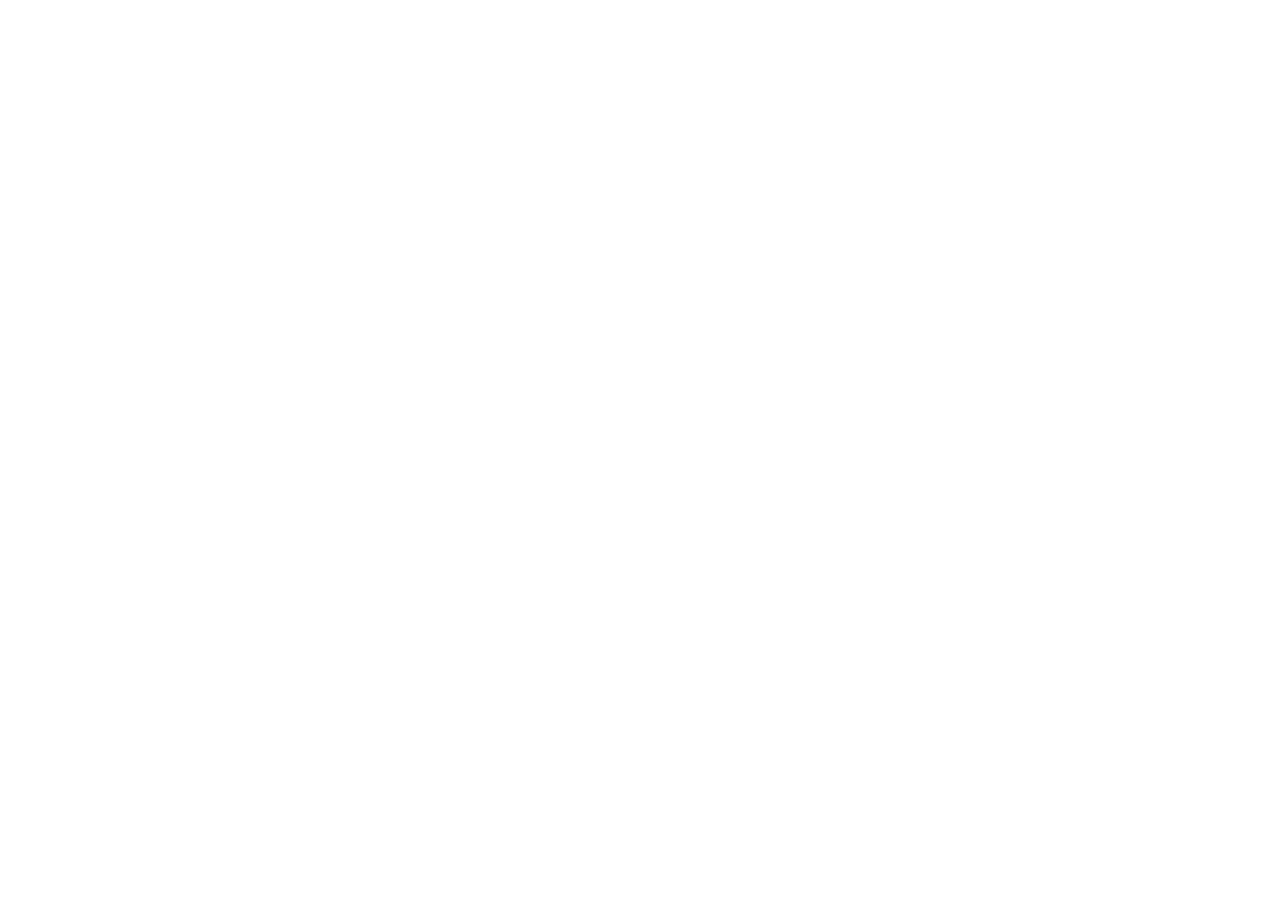
==== index.html @ 78945541 "Add files via upload" ====
<!DOCTYPE html>
<html lang="pt-br">
    <head>
        <meta charset="UTF-8">
        <meta name="viewport" content="width=device-width, initial-scale=1.0">
        <meta name="author" content="João Vinícius Costa">
        <title>Voulez-Vous</title>
    </head>
</html>
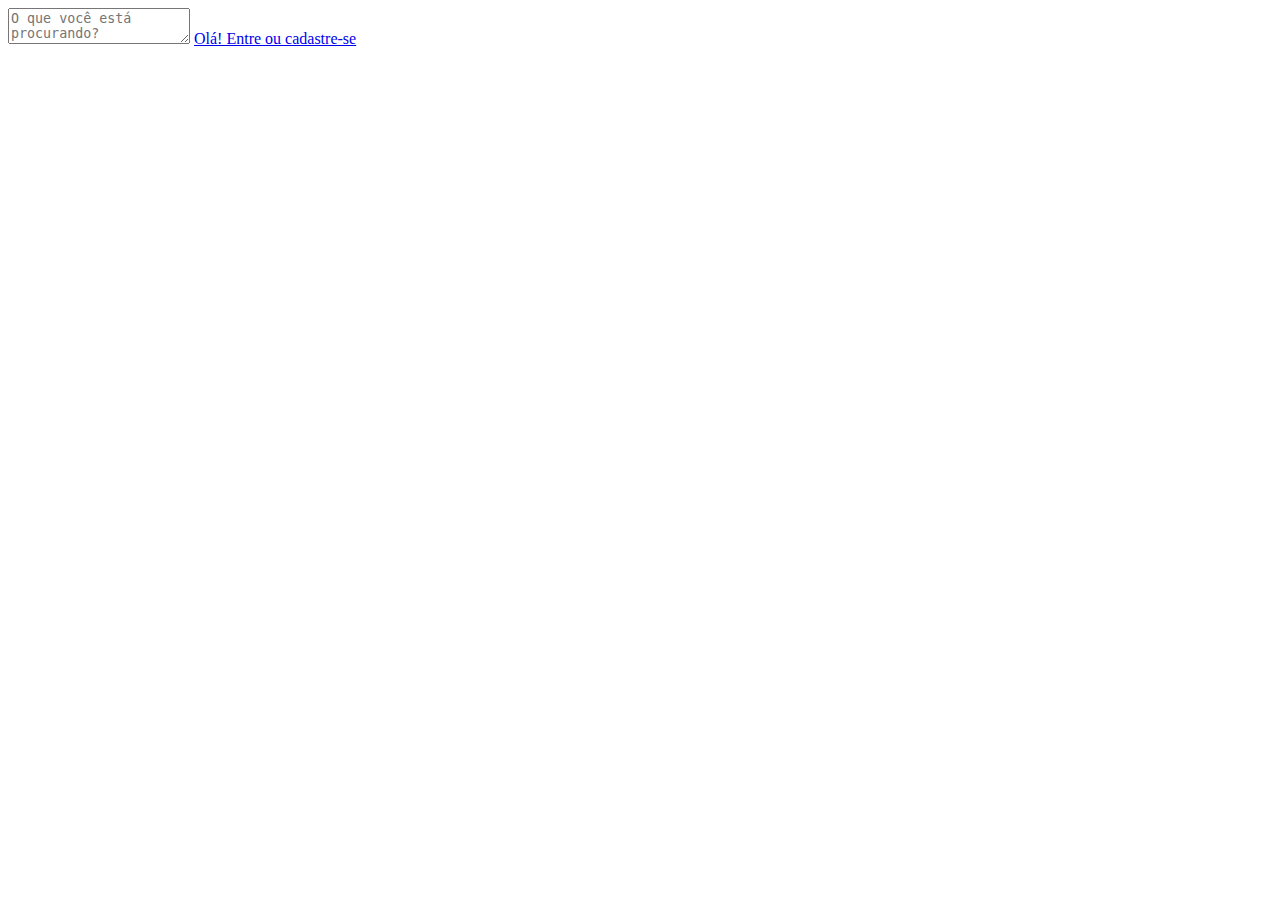
==== commit 635200d0: "Add files via upload" ====
--- a/index.html
+++ b/index.html
@@ -6,4 +6,18 @@
         <meta name="author" content="João Vinícius Costa">
         <title>Voulez-Vous</title>
     </head>
+    <body>
+        <header>
+            <nav>
+                <textarea placeholder="O que você está procurando?"></textarea>
+                <a href="loginpage.html">Olá! Entre ou cadastre-se</a>
+            </nav>
+        </header>
+        <main>
+
+        </main>
+        <footer>
+
+        </footer>
+    </body>
 </html>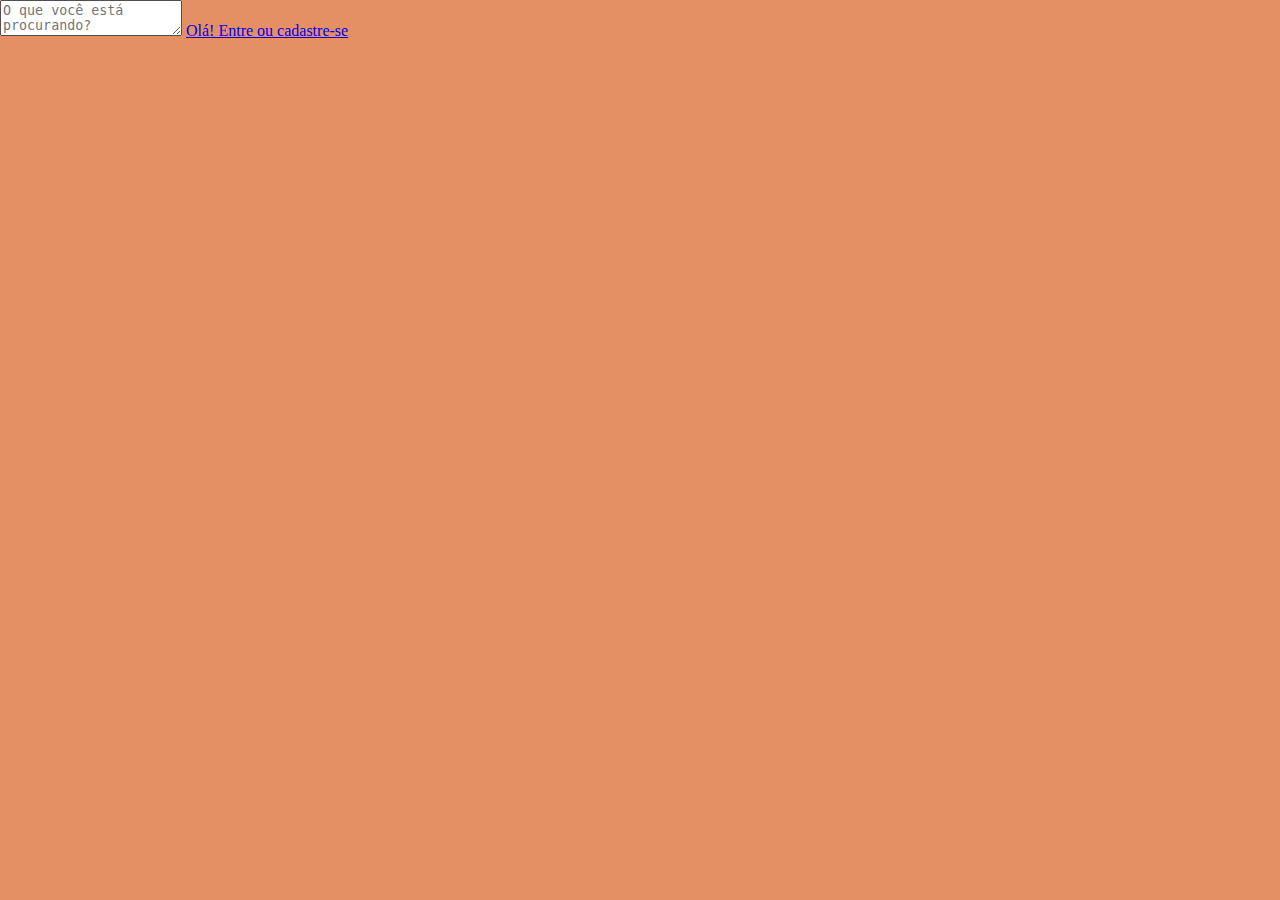
==== commit ef2d93bb: "Add files via upload" ====
--- a/index.html
+++ b/index.html
@@ -5,6 +5,8 @@
         <meta name="viewport" content="width=device-width, initial-scale=1.0">
         <meta name="author" content="João Vinícius Costa">
         <title>Voulez-Vous</title>
+        <link rel="stylesheet" href="css/reset.css"> 
+        <link rel="stylesheet" href="css/index.css">
     </head>
     <body>
         <header>
--- a/css/index.css
+++ b/css/index.css
@@ -0,0 +1,3 @@
+body{
+    background-color: #E58F65;
+}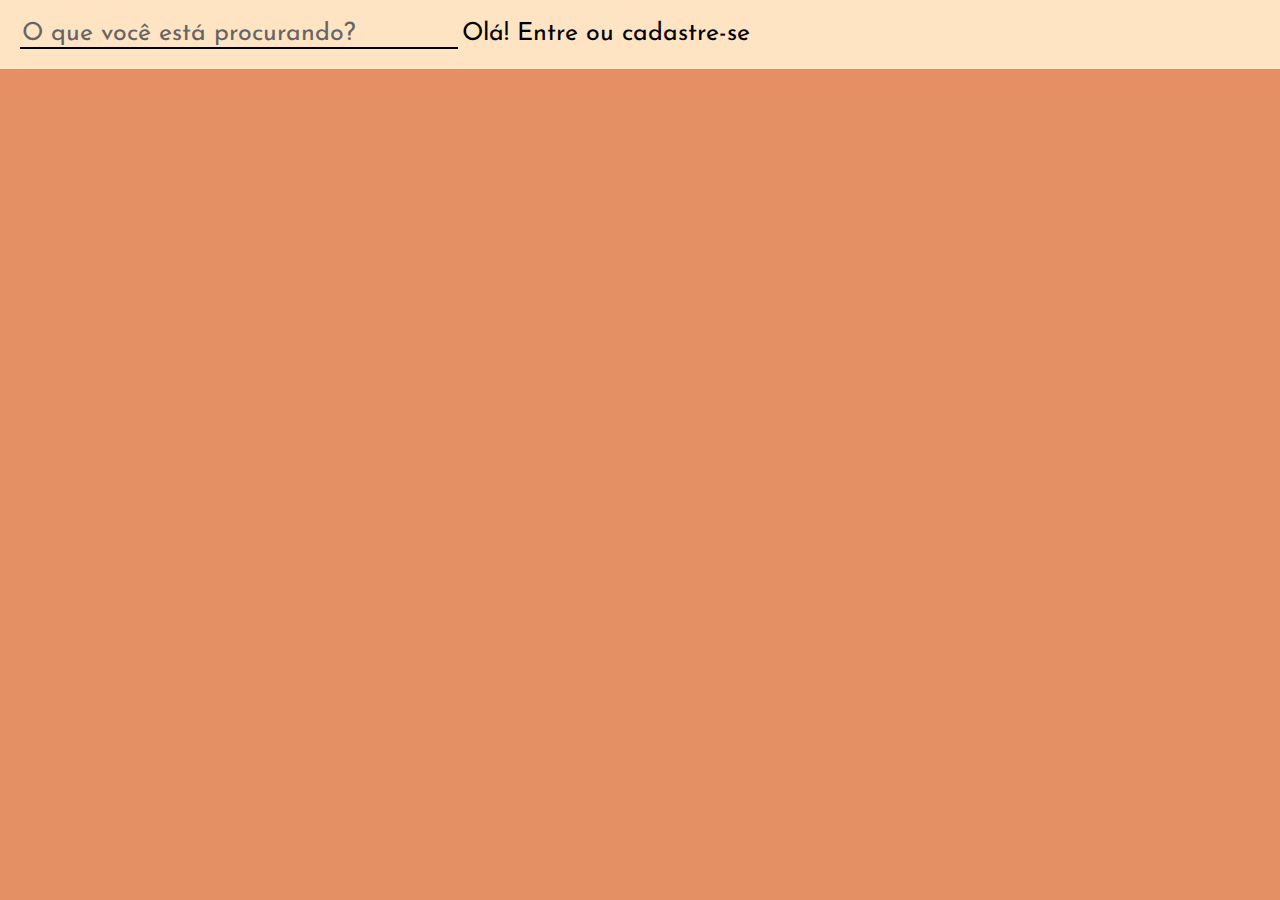
==== commit 94475096: "Add files via upload" ====
--- a/index.html
+++ b/index.html
@@ -11,8 +11,8 @@
     <body>
         <header>
             <nav>
-                <textarea placeholder="O que você está procurando?"></textarea>
-                <a href="loginpage.html">Olá! Entre ou cadastre-se</a>
+                <input placeholder="O que você está procurando?">
+                <a href="loginpage.html" class="a">Olá! Entre ou cadastre-se</a>
             </nav>
         </header>
         <main>
--- a/css/index.css
+++ b/css/index.css
@@ -1,3 +1,63 @@
+@import url('https://fonts.googleapis.com/css2?family=Italiana&display=swap');
+@import url('https://fonts.googleapis.com/css2?family=Italiana&family=Josefin+Sans:ital,wght@0,100..700;1,100..700&display=swap');
+
+.italiana-regular {
+    font-family: "Italiana", sans-serif;
+    font-weight: 400;
+    font-style: normal;
+  }
+
+.josefin-sans textos {
+    font-family: "Josefin Sans", sans-serif;
+    font-optical-sizing: auto;
+    font-weight: 400;
+    font-style: normal;
+}
+
 body{
     background-color: #E58F65;
+}
+
+h1{
+    font-family: "Italiana", sans-serif;
+    font-weight: 400;
+    font-style: normal;
+}
+
+label,button,a,textarea,p,input {
+    font-family: "Josefin Sans", sans-serif;
+    font-optical-sizing: auto;
+    font-weight: 400;
+    font-style: normal;
+}
+
+nav{
+    background-color: bisque;
+    padding: 20px;
+}
+
+a{
+    color: #000;
+    font-size: 25px;
+    text-decoration: none;
+}
+
+/* .a{
+    display: flex;
+    justify-content: flex-end;
+} */
+
+input{
+    font-size: 25px;
+    width: 35%;
+    background-color: bisque;
+    color: #000;
+    border-bottom: 2px solid #000;
+    border-top: 0;
+    border-left: 0;
+    border-right: 0;
+}
+
+input::placeholder {
+    color: #656565;
 }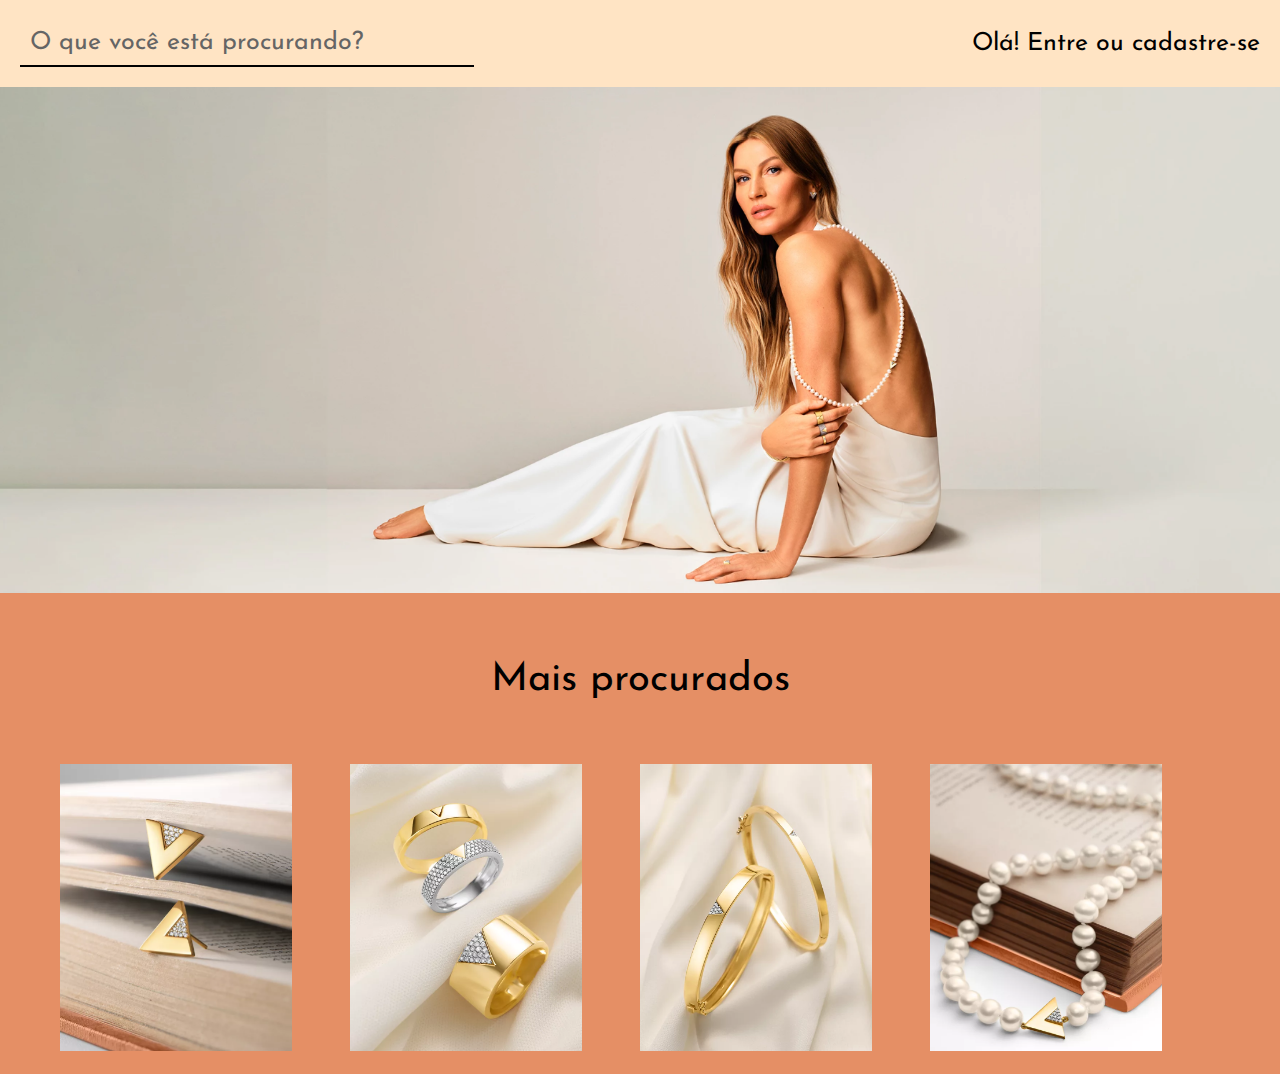
==== commit ee2562aa: "Add files via upload" ====
--- a/index.html
+++ b/index.html
@@ -16,7 +16,26 @@
             </nav>
         </header>
         <main>
-
+            <section>
+                <img src="img/GiBanner.png" alt="Gisele Bundchen posando" class="banner">
+            </section>
+            <section>
+                <h2>Mais procurados</h2>
+                <div class="cards">
+                    <div class="card">
+                      <img src="img/joia1.png">
+                    </div>
+                    <div class="card">
+                        <img src="img/joia2.png">
+                    </div>
+                    <div class="card">
+                        <img src="img/joia3.png">
+                    </div>
+                    <div class="card">
+                        <img src="img/joia4.png">
+                    </div>
+                </div>
+            </section>
         </main>
         <footer>
 
--- a/css/index.css
+++ b/css/index.css
@@ -24,7 +24,17 @@
     font-style: normal;
 }
 
-label,button,a,textarea,p,input {
+h2{
+    font-family: "Josefin Sans", sans-serif;
+    font-size: 40px;
+    font-weight: 400px;
+    font-style: normal;
+    text-align: center;
+    margin-top: 5%;
+    margin-bottom: 5%;
+}
+
+label,button,a,textarea,p,input{
     font-family: "Josefin Sans", sans-serif;
     font-optical-sizing: auto;
     font-weight: 400;
@@ -34,6 +44,9 @@
 nav{
     background-color: bisque;
     padding: 20px;
+    justify-content: space-between;
+    align-items: center;
+    display: flex;
 }
 
 a{
@@ -56,8 +69,36 @@
     border-top: 0;
     border-left: 0;
     border-right: 0;
+    padding: 10px;
 }
 
 input::placeholder {
     color: #656565;
+    font-size: 1em;
+}
+
+.banner{
+    width: 100%;
+}
+
+.cards {
+    display: flex;
+    flex-wrap: wrap;
+    justify-content: center;
+}
+
+.card img {
+    max-width: 80%; 
+}
+
+.card { 
+    width: calc(25% - 30px);
+    margin-bottom: 20px;
+    box-sizing: border-box;
+}
+
+@media screen and (max-width: 850px) {
+    .card {
+        width: calc(50% - 20px);
+    }
 }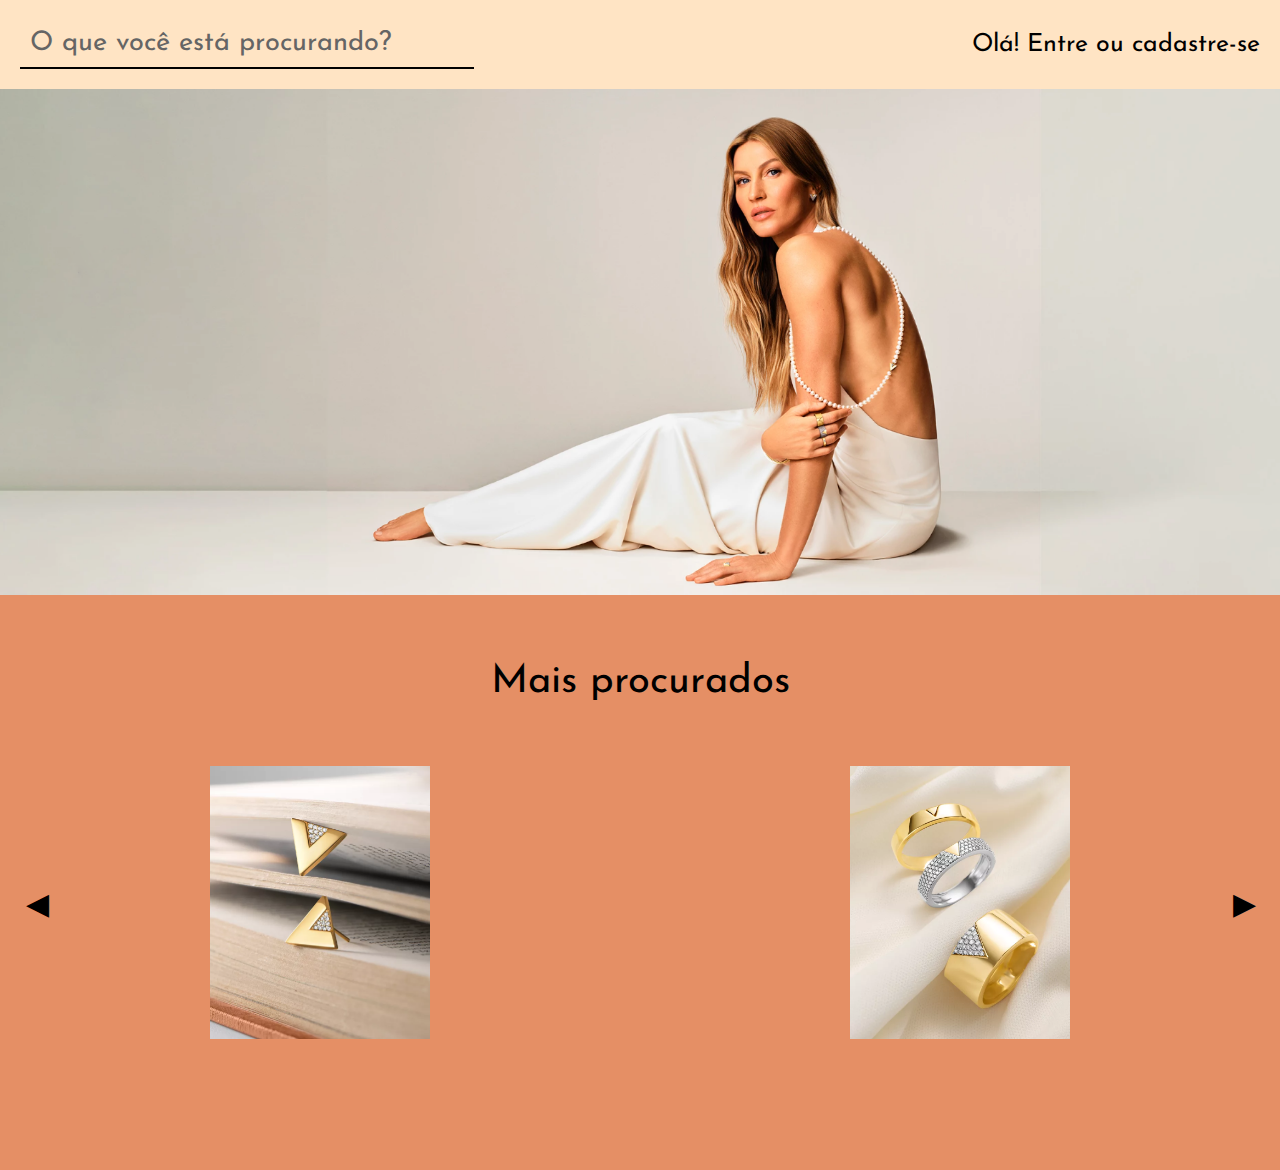
==== commit 19c0c4f6: "Add files via upload" ====
--- a/index.html
+++ b/index.html
@@ -5,8 +5,9 @@
         <meta name="viewport" content="width=device-width, initial-scale=1.0">
         <meta name="author" content="João Vinícius Costa">
         <title>Voulez-Vous</title>
-        <link rel="stylesheet" href="css/reset.css"> 
-        <link rel="stylesheet" href="css/index.css">
+        <link rel="stylesheet" href="./../css/reset.css"> 
+        <link rel="stylesheet" href="./../css/index.css">
+        <link rel="shortcut icon" href="./../img/logo v vivara.png" type="image/x-icon">
     </head>
     <body>
         <header>
@@ -17,11 +18,11 @@
         </header>
         <main>
             <section>
-                <img src="img/GiBanner.png" alt="Gisele Bundchen posando" class="banner">
+                <img src="./../img/GiBanner.png" alt="Gisele Bundchen posando" class="banner">
             </section>
             <section>
                 <h2>Mais procurados</h2>
-                <div class="cards">
+                <!-- <div class="cards">
                     <div class="card">
                       <img src="img/joia1.png">
                     </div>
@@ -34,11 +35,27 @@
                     <div class="card">
                         <img src="img/joia4.png">
                     </div>
-                </div>
+                </div> -->
+                <div class="carousel">
+                    <div class="carousel-inner">
+                      <div class="carousel-item">
+                        <img src="./../img/joia1.png" alt=" ">
+                      </div>
+                      <div class="carousel-item">
+                        <img src="./../img/joia2.png" alt=" ">
+                      </div>
+                      <div class="carousel-item">
+                        <img src="./../img/joia3.png" alt=" ">
+                      </div>
+                      <div class="carousel-item">
+                        <img src="./../img/joia4.png" alt=" ">
+                      </div>
+                    </div>
+                  </div>                  
             </section>
         </main>
         <footer>
-
         </footer>
+        <script src="./../js/carrossel.js"></script>
     </body>
 </html>--- a/css/index.css
+++ b/css/index.css
@@ -26,7 +26,7 @@
 
 h2{
     font-family: "Josefin Sans", sans-serif;
-    font-size: 40px;
+    font-size: 2.5em;
     font-weight: 400px;
     font-style: normal;
     text-align: center;
@@ -61,7 +61,7 @@
 } */
 
 input{
-    font-size: 25px;
+    font-size: 1.7em;
     width: 35%;
     background-color: bisque;
     color: #000;
@@ -101,4 +101,57 @@
     .card {
         width: calc(50% - 20px);
     }
+}
+
+.carousel {
+    position: relative;
+    width: 100%;
+    overflow: hidden;
+    text-align: center;
+  }
+  
+  .carousel-inner {
+    display: flex;
+    justify-content: center;
+  }
+  
+  .carousel-item {
+    flex: 0 0 calc(50% - 10px);
+    margin: 0 5px;
+  }
+  
+  .carousel-item img {
+    width: 35%; 
+    height: auto; 
+  }
+
+  .carousel-controls {
+    position: absolute;
+    top: 50%;
+    transform: translateY(-50%);
+    width: 100%;
+    display: flex;
+    justify-content: space-between;
+    align-items: center;
+    padding: 0 20px;
+  }
+
+  .carousel-controls button {
+    background: none;
+    border: none;
+    font-size: 30px;
+    cursor: pointer;
+  }
+
+  .carousel-control-ant{
+    margin-left: 35px;
+  }
+
+  .carousel-control-prox{
+    margin-right: 38px;
+  }
+  
+footer{
+    margin-top: 10%;
+    text-align: center;
 }